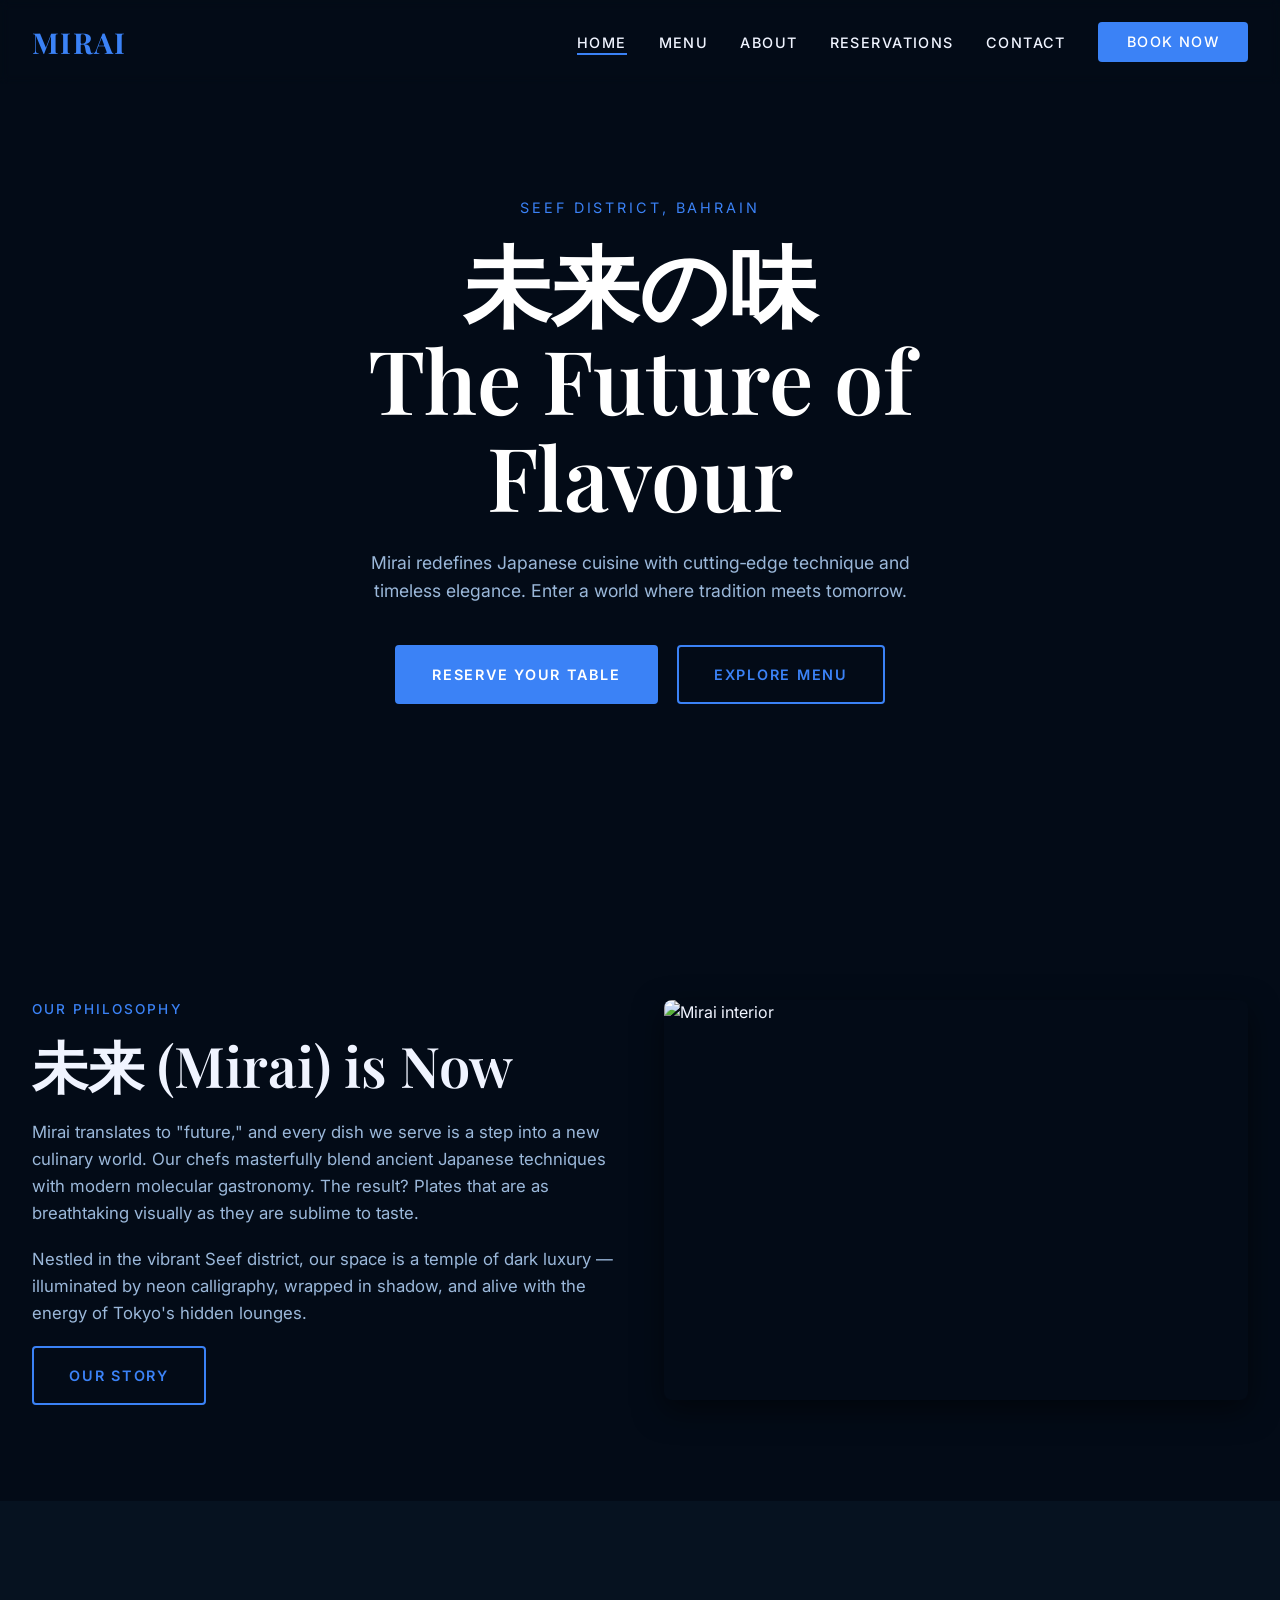
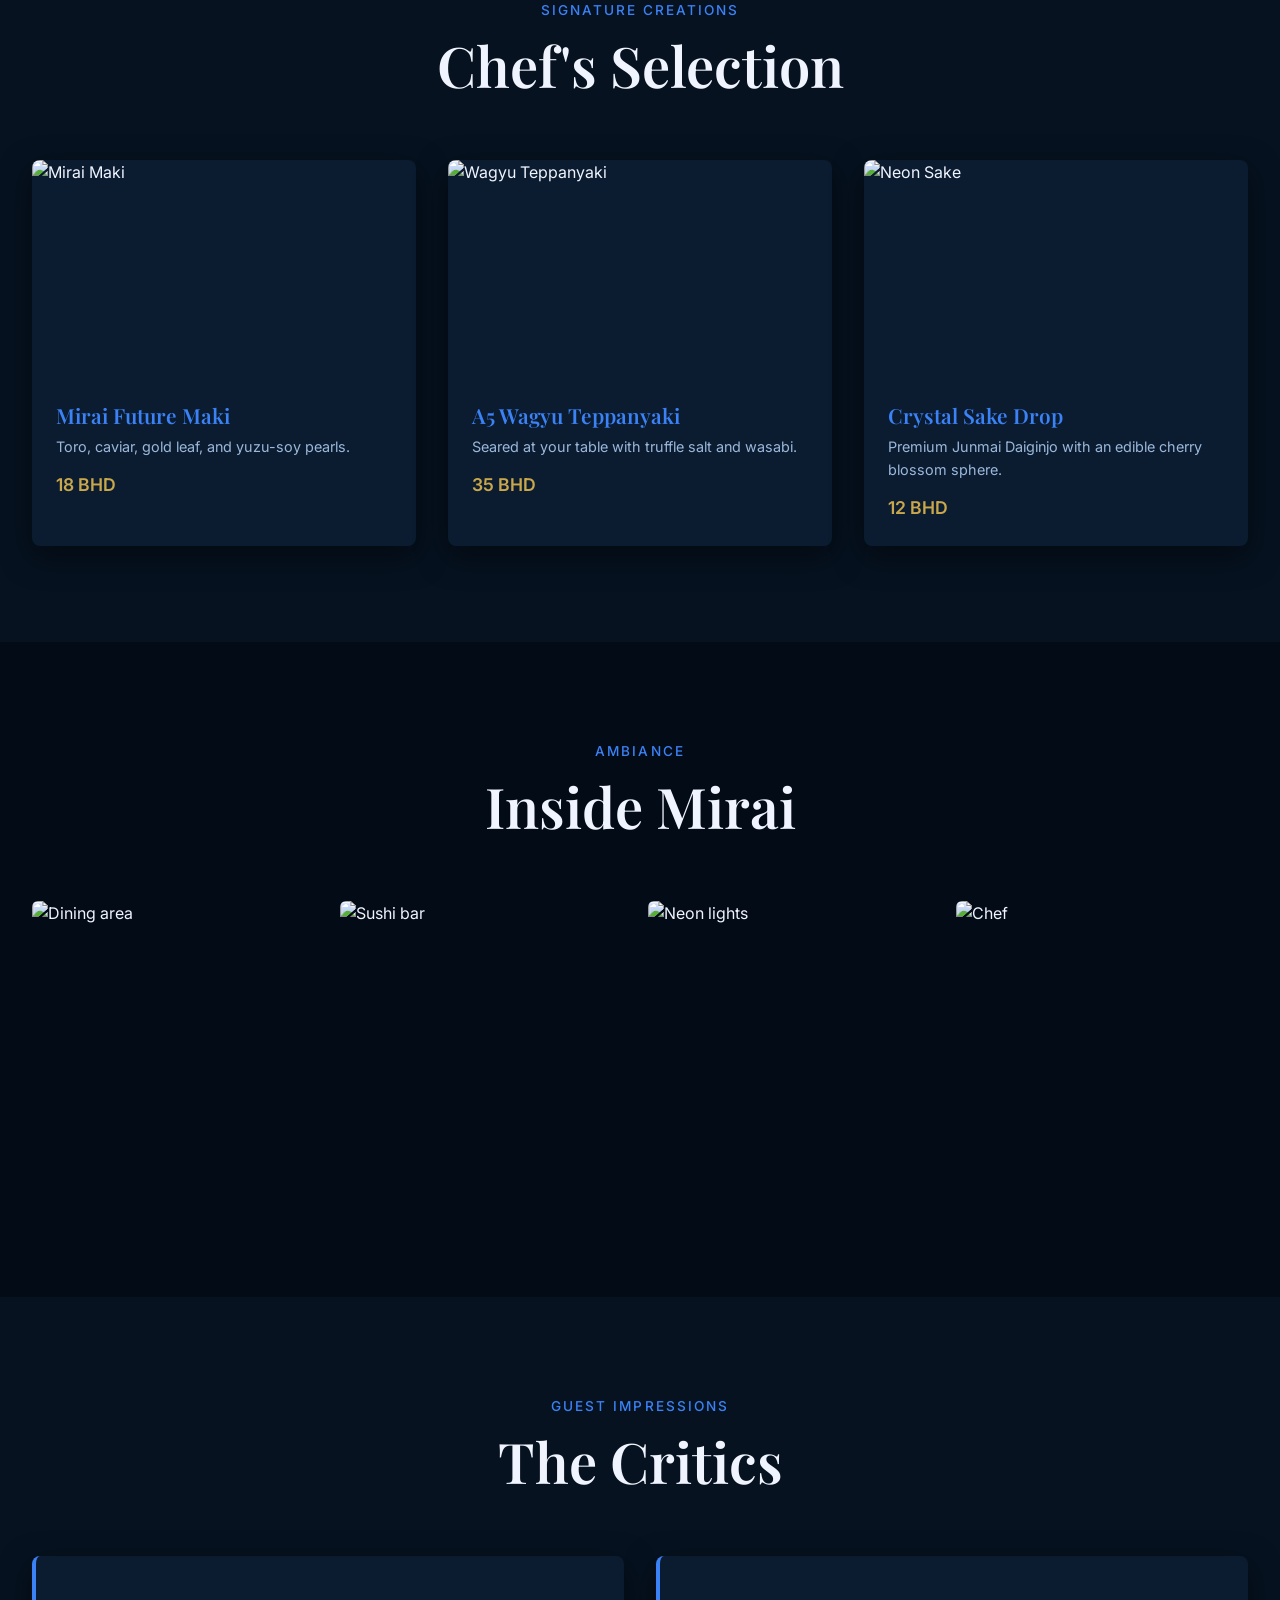
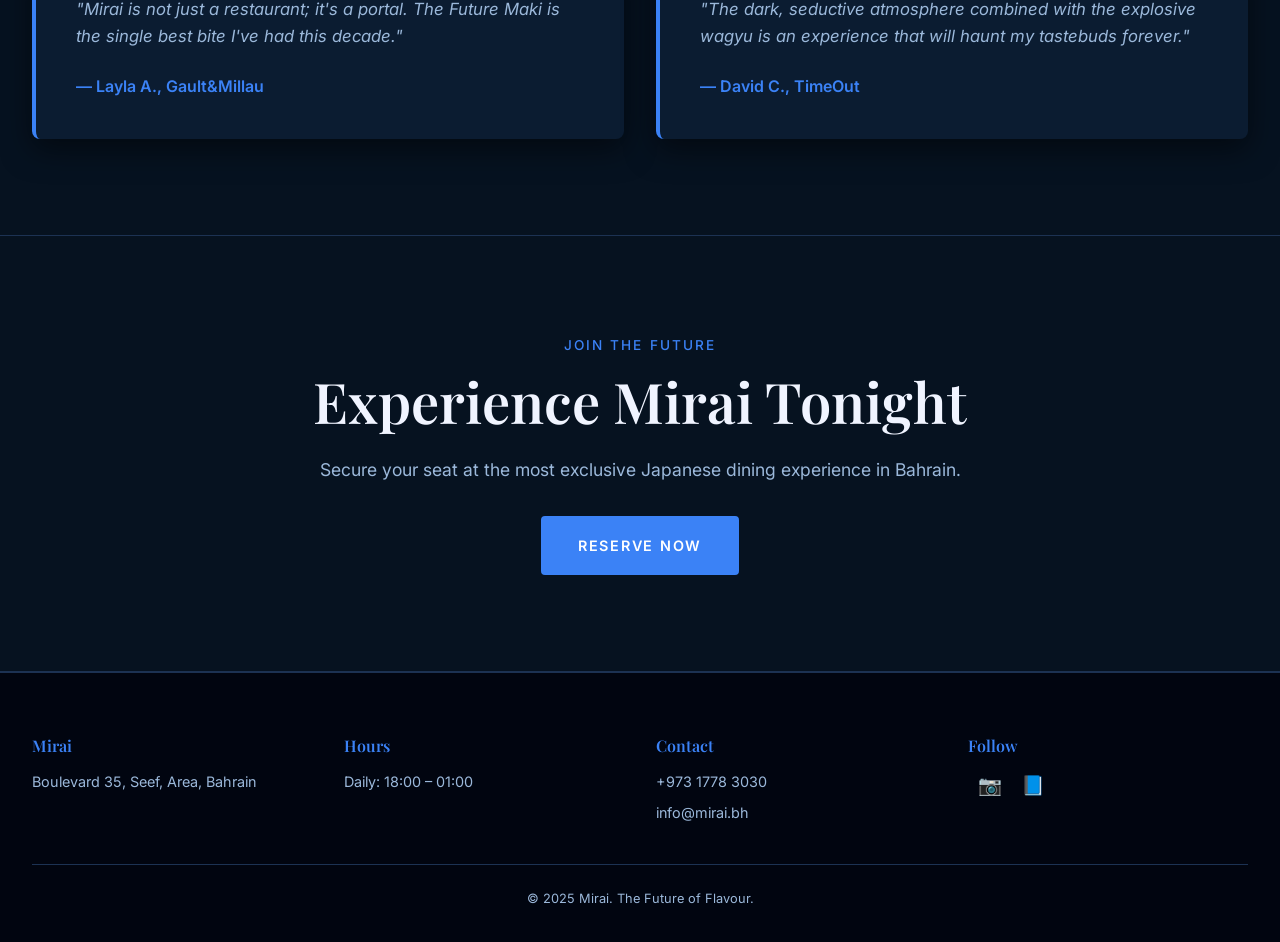
==== index.html @ d5ac8f97 "Create index.html" ====
<!DOCTYPE html>
<html lang="en">
<head>
  <meta charset="UTF-8">
  <meta name="viewport" content="width=device-width, initial-scale=1.0">
  <title>Mirai Japanese Restaurant | Bahrain</title>
  <link rel="stylesheet" href="style.css">
  <script src="https://cdnjs.cloudflare.com/ajax/libs/three.js/r128/three.min.js" defer></script>
</head>
<body>
  <div id="loader"><div class="spinner"></div></div>
  
  <nav class="navbar">
    <a href="index.html" class="logo">MIRAI</a>
    <ul class="nav-links">
      <li><a href="index.html" class="active">Home</a></li>
      <li><a href="menu.html">Menu</a></li>
      <li><a href="about.html">About</a></li>
      <li><a href="reservation.html">Reservations</a></li>
      <li><a href="contact.html">Contact</a></li>
      <li><a href="reservation.html" class="nav-cta">Book Now</a></li>
    </ul>
    <button class="hamburger" aria-label="Menu"><span></span><span></span><span></span></button>
  </nav>

  <section class="hero">
    <canvas id="hero-canvas"></canvas>
    <div class="hero-overlay"></div>
    <div class="hero-content">
      <p class="hero-label">Seef District, Bahrain</p>
      <h1 class="hero-title">未来の味<br>The Future of Flavour</h1>
      <p class="hero-subtitle">Mirai redefines Japanese cuisine with cutting‑edge technique and timeless elegance. Enter a world where tradition meets tomorrow.</p>
      <div class="hero-buttons">
        <a href="reservation.html" class="btn btn-primary">Reserve Your Table</a>
        <a href="menu.html" class="btn btn-outline">Explore Menu</a>
      </div>
    </div>
  </section>

  <section class="section about-teaser">
    <div class="container">
      <div class="about-grid reveal">
        <div class="about-text">
          <span class="section-label">Our Philosophy</span>
          <h2>未来 (Mirai) is Now</h2>
          <p>Mirai translates to "future," and every dish we serve is a step into a new culinary world. Our chefs masterfully blend ancient Japanese techniques with modern molecular gastronomy. The result? Plates that are as breathtaking visually as they are sublime to taste.</p>
          <p>Nestled in the vibrant Seef district, our space is a temple of dark luxury — illuminated by neon calligraphy, wrapped in shadow, and alive with the energy of Tokyo's hidden lounges.</p>
          <a href="about.html" class="btn btn-outline">Our Story</a>
        </div>
        <div class="about-image">
          <img src="https://images.unsplash.com/photo-1553621042-f6e147245754?w=800&q=80" alt="Mirai interior">
        </div>
      </div>
    </div>
  </section>

  <section class="section" style="background: var(--bg-secondary);">
    <div class="container">
      <div class="section-header reveal"><span class="section-label">Signature Creations</span><h2>Chef's Selection</h2></div>
      <div class="menu-grid">
        <div class="menu-card reveal">
          <img src="https://images.unsplash.com/photo-1579584425555-c3ce17fd4351?w=600&q=80" alt="Mirai Maki">
          <div class="menu-card-content"><h4>Mirai Future Maki</h4><p>Toro, caviar, gold leaf, and yuzu-soy pearls.</p><span class="price">18 BHD</span></div>
        </div>
        <div class="menu-card reveal">
          <img src="https://images.unsplash.com/photo-1540648044-f01d4b2427c2?w=600&q=80" alt="Wagyu Teppanyaki">
          <div class="menu-card-content"><h4>A5 Wagyu Teppanyaki</h4><p>Seared at your table with truffle salt and wasabi.</p><span class="price">35 BHD</span></div>
        </div>
        <div class="menu-card reveal">
          <img src="https://images.unsplash.com/photo-1470337458703-46ad1756a187?w=600&q=80" alt="Neon Sake">
          <div class="menu-card-content"><h4>Crystal Sake Drop</h4><p>Premium Junmai Daiginjo with an edible cherry blossom sphere.</p><span class="price">12 BHD</span></div>
        </div>
      </div>
    </div>
  </section>

  <section class="section">
    <div class="container">
      <div class="section-header reveal"><span class="section-label">Ambiance</span><h2>Inside Mirai</h2></div>
      <div class="gallery-grid">
        <img class="reveal" src="https://images.unsplash.com/photo-1517248135467-4c7edcad34c4?w=600&q=80" alt="Dining area">
        <img class="reveal" src="https://images.unsplash.com/photo-1559339352-11d035aa65de?w=600&q=80" alt="Sushi bar">
        <img class="reveal" src="https://images.unsplash.com/photo-1572116469696-31de0f17cc34?w=600&q=80" alt="Neon lights">
        <img class="reveal" src="https://images.unsplash.com/photo-1424847651672-bf20a4b0982b?w=600&q=80" alt="Chef">
      </div>
    </div>
  </section>

  <section class="section" style="background: var(--bg-secondary);">
    <div class="container">
      <div class="section-header reveal"><span class="section-label">Guest Impressions</span><h2>The Critics</h2></div>
      <div class="testimonial-cards">
        <div class="testimonial-card reveal"><p class="quote">"Mirai is not just a restaurant; it's a portal. The Future Maki is the single best bite I've had this decade."</p><p class="author">— Layla A., Gault&Millau</p></div>
        <div class="testimonial-card reveal"><p class="quote">"The dark, seductive atmosphere combined with the explosive wagyu is an experience that will haunt my tastebuds forever."</p><p class="author">— David C., TimeOut</p></div>
      </div>
    </div>
  </section>

  <section class="section reservation-cta">
    <div class="container reveal">
      <span class="section-label">Join the Future</span>
      <h2>Experience Mirai Tonight</h2>
      <p>Secure your seat at the most exclusive Japanese dining experience in Bahrain.</p>
      <a href="reservation.html" class="btn btn-primary">Reserve Now</a>
    </div>
  </section>

  <footer class="footer">
    <div class="footer-grid">
      <div class="footer-col"><h4>Mirai</h4><p>Boulevard 35, Seef, Area, Bahrain</p></div>
      <div class="footer-col"><h4>Hours</h4><p>Daily: 18:00 – 01:00</p></div>
      <div class="footer-col"><h4>Contact</h4><p><a href="https://wa.me/97317783030" target="_blank">+973 1778 3030</a></p><p>info@mirai.bh</p></div>
      <div class="footer-col"><h4>Follow</h4><div class="social-links"><a href="#" aria-label="Instagram">📷</a><a href="#" aria-label="Facebook">📘</a></div></div>
    </div>
    <div class="footer-bottom"><p>&copy; 2025 <span class="accent">Mirai</span>. The Future of Flavour.</p></div>
  </footer>

  <script src="script.js" defer></script>
</body>
  </html>
---- style.css ----
/* ================================================
   MIRAI – FUTURE JAPANESE DINING
   Dark Navy, Flowing Particles, Cinematic Elegance
   ================================================ */
@import url('https://fonts.googleapis.com/css2?family=Playfair+Display:wght@400;500;600;700&family=Cormorant+Garamond:wght@300;400;500;600&family=Inter:wght@300;400;500;600&display=swap');

:root {
  --font-heading: 'Playfair Display', serif;
  --font-sub: 'Cormorant Garamond', serif;
  --font-body: 'Inter', sans-serif;

  --bg-primary: #030b17;       /* void navy */
  --bg-secondary: #061220;     /* deep tide */
  --bg-card: #0b1c31;          /* wave surface */
  --text-primary: #f0f4ff;
  --text-secondary: #9bb8da;
  --accent: #3b82f6;           /* electric blue */
  --accent-hover: #2563eb;
  --gold: #c9a84c;             /* luxury contrast */
  --border: #1c3253;
  --overlay: rgba(3, 11, 23, 0.75);

  --max-width: 1280px;
  --gap: clamp(1.5rem, 4vw, 3rem);
  --transition: 0.3s ease;
  --shadow: 0 10px 30px rgba(0,0,0,0.5);
}

* { margin: 0; padding: 0; box-sizing: border-box; }

html { scroll-behavior: smooth; font-size: 100%; }

body {
  font-family: var(--font-body);
  background: var(--bg-primary);
  color: var(--text-primary);
  line-height: 1.6;
  overflow-x: hidden;
  -webkit-font-smoothing: antialiased;
}

img { max-width: 100%; height: auto; display: block; }
a { text-decoration: none; color: inherit; transition: color var(--transition); }
ul { list-style: none; }

/* Loader */
#loader { position: fixed; top: 0; left: 0; width: 100%; height: 100%; background: var(--bg-primary); display: flex; align-items: center; justify-content: center; z-index: 9999; transition: opacity 0.5s ease, visibility 0.5s ease; }
#loader.hidden { opacity: 0; visibility: hidden; }
.spinner { width: 50px; height: 50px; border: 3px solid var(--border); border-top-color: var(--accent); border-radius: 50%; animation: spin 0.8s linear infinite; }
@keyframes spin { to { transform: rotate(360deg); } }

/* Typography */
h1, h2, h3, h4 { font-family: var(--font-heading); line-height: 1.1; font-weight: 600; }
h1 { font-size: clamp(3rem, 8vw, 5.5rem); }
h2 { font-size: clamp(2.2rem, 5vw, 3.5rem); margin-bottom: 1.5rem; }
h3 { font-size: clamp(1.2rem, 2.5vw, 1.8rem); font-weight: 500; }
.section-label { text-transform: uppercase; letter-spacing: 0.15em; font-size: 0.85rem; color: var(--accent); font-weight: 500; margin-bottom: 0.8rem; display: inline-block; }

/* Navbar */
.navbar { position: fixed; top: 0; left: 0; width: 100%; z-index: 1000; padding: 1.2rem 2rem; display: flex; align-items: center; justify-content: space-between; background: transparent; transition: background var(--transition), padding var(--transition); backdrop-filter: blur(5px); }
.navbar.scrolled { background: rgba(3, 11, 23, 0.95); padding: 0.8rem 2rem; box-shadow: 0 2px 20px rgba(0,0,0,0.6); }
.logo { font-family: var(--font-heading); font-size: 1.8rem; font-weight: 700; color: var(--accent); letter-spacing: 0.05em; }
.nav-links { display: flex; gap: 2rem; align-items: center; }
.nav-links a { font-size: 0.9rem; text-transform: uppercase; letter-spacing: 0.1em; font-weight: 500; position: relative; padding: 0.3rem 0; }
.nav-links a::after { content: ''; position: absolute; bottom: 0; left: 0; width: 0; height: 2px; background: var(--accent); transition: width var(--transition); }
.nav-links a:hover::after, .nav-links a.active::after { width: 100%; }
.nav-cta { background: var(--accent); color: #fff !important; padding: 0.7rem 1.8rem !important; border-radius: 4px; font-weight: 600; transition: background var(--transition); }
.nav-cta:hover { background: var(--accent-hover); }
.hamburger { display: none; flex-direction: column; gap: 5px; background: none; border: none; cursor: pointer; }
.hamburger span { width: 28px; height: 2px; background: var(--text-primary); transition: all var(--transition); }

/* Buttons */
.btn { display: inline-block; padding: 1rem 2.2rem; font-family: var(--font-body); font-size: 0.9rem; font-weight: 600; text-transform: uppercase; letter-spacing: 0.12em; border-radius: 4px; transition: all var(--transition); cursor: pointer; border: 2px solid transparent; }
.btn-primary { background: var(--accent); color: #fff; border-color: var(--accent); }
.btn-primary:hover { background: var(--accent-hover); border-color: var(--accent-hover); }
.btn-outline { background: transparent; border-color: var(--accent); color: var(--accent); }
.btn-outline:hover { background: var(--accent); color: #fff; }

/* Reveal */
.reveal { opacity: 0; transform: translateY(40px); transition: opacity 0.8s ease, transform 0.8s ease; }
.reveal.visible { opacity: 1; transform: translateY(0); }

/* Hero 3D Canvas */
.hero { height: 100vh; min-height: 650px; position: relative; display: flex; align-items: center; justify-content: center; text-align: center; overflow: hidden; background: var(--bg-primary); }
#hero-canvas { position: absolute; top: 0; left: 0; width: 100%; height: 100%; display: block; z-index: 0; }
.hero-overlay { position: absolute; top: 0; left: 0; width: 100%; height: 100%; background: linear-gradient(to bottom, rgba(3,11,23,0.5), rgba(3,11,23,0.9)); z-index: 1; }
.hero-content { position: relative; z-index: 2; max-width: 900px; padding: 0 2rem; }
.hero-label { text-transform: uppercase; letter-spacing: 0.2em; font-size: 0.9rem; color: var(--accent); margin-bottom: 1rem; }
.hero-title { color: #fff; margin-bottom: 1.5rem; }
.hero-subtitle { font-size: 1.1rem; max-width: 600px; margin: 0 auto 2.5rem; color: var(--text-secondary); }
.hero-buttons { display: flex; gap: 1.2rem; justify-content: center; flex-wrap: wrap; }

/* Sections */
.section { padding: 6rem 2rem; }
.container { max-width: var(--max-width); margin: 0 auto; }
.section-header { text-align: center; margin-bottom: 4rem; }

.about-grid { display: grid; grid-template-columns: 1fr 1fr; gap: var(--gap); align-items: center; }
.about-text p { color: var(--text-secondary); margin-bottom: 1.2rem; font-size: 1.05rem; }
.about-image img { border-radius: 8px; box-shadow: var(--shadow); width: 100%; height: 100%; min-height: 400px; object-fit: cover; }

.menu-grid { display: grid; grid-template-columns: repeat(auto-fit, minmax(280px, 1fr)); gap: 2rem; }
.menu-card { background: var(--bg-card); border-radius: 8px; overflow: hidden; box-shadow: var(--shadow); transition: transform var(--transition); }
.menu-card:hover { transform: translateY(-8px); }
.menu-card img { width: 100%; height: 220px; object-fit: cover; }
.menu-card-content { padding: 1.5rem; }
.menu-card h4 { font-family: var(--font-heading); font-size: 1.3rem; margin-bottom: 0.5rem; color: var(--accent); }
.menu-card p { color: var(--text-secondary); font-size: 0.9rem; margin-bottom: 0.8rem; }
.price { color: var(--gold); font-weight: 600; font-size: 1.1rem; }

.gallery-grid { display: grid; grid-template-columns: repeat(auto-fit, minmax(250px, 1fr)); gap: 1rem; }
.gallery-grid img { width: 100%; height: 300px; object-fit: cover; border-radius: 6px; transition: transform var(--transition); }
.gallery-grid img:hover { transform: scale(1.03); }

.testimonial-cards { display: grid; grid-template-columns: repeat(auto-fit, minmax(300px, 1fr)); gap: 2rem; }
.testimonial-card { background: var(--bg-card); padding: 2.5rem; border-radius: 8px; box-shadow: var(--shadow); border-left: 4px solid var(--accent); }
.testimonial-card .quote { font-style: italic; color: var(--text-secondary); margin-bottom: 1.5rem; font-size: 1.05rem; }
.testimonial-card .author { font-weight: 600; color: var(--accent); font-style: normal; }

.reservation-cta { text-align: center; background: var(--bg-secondary); border-top: 1px solid var(--border); border-bottom: 1px solid var(--border); }
.reservation-cta p { max-width: 700px; margin: 0 auto 2rem; color: var(--text-secondary); font-size: 1.1rem; }

.footer { background: #010510; padding: 4rem 2rem 2rem; border-top: 1px solid var(--border); }
.footer-grid { display: flex; justify-content: space-between; flex-wrap: wrap; gap: 2rem; max-width: var(--max-width); margin: 0 auto 2rem; text-align: left; }
.footer-col { flex: 1; min-width: 200px; }
.footer-col h4 { color: var(--accent); margin-bottom: 1rem; font-family: var(--font-heading); }
.footer-col p, .footer-col a { color: var(--text-secondary); font-size: 0.9rem; display: block; margin-bottom: 0.5rem; }
.footer-col a:hover { color: var(--accent); }
.social-links a { display: inline-block; margin: 0 0.6rem; font-size: 1.2rem; }
.footer-bottom { color: var(--text-secondary); font-size: 0.8rem; border-top: 1px solid var(--border); padding-top: 1.5rem; margin-top: 2rem; text-align: center; }

/* Inner Pages */
.page-hero { height: 50vh; min-height: 350px; background-size: cover; background-position: center; position: relative; display: flex; align-items: center; justify-content: center; text-align: center; }
.page-hero::before { content: ''; position: absolute; top: 0; left: 0; width: 100%; height: 100%; background: rgba(3,11,23,0.75); }
.page-hero-content { position: relative; z-index: 2; }
.breadcrumb { color: var(--accent); font-size: 0.9rem; text-transform: uppercase; letter-spacing: 0.1em; margin-top: 1rem; }
.breadcrumb a { color: var(--accent); }
.breadcrumb span { color: var(--text-secondary); }

/* Form */
.reservation-layout { display: grid; grid-template-columns: 1fr 1fr; gap: 3rem; }
.form-group { margin-bottom: 1.5rem; }
.form-group label { display: block; font-weight: 600; font-size: 0.9rem; margin-bottom: 0.4rem; color: var(--text-primary); }
.reservation-form input, .reservation-form textarea, .reservation-form select { width: 100%; padding: 1rem; background: var(--bg-card); border: 1px solid var(--border); color: var(--text-primary); font-family: var(--font-body); font-size: 1rem; border-radius: 4px; }
.reservation-form input:focus, .reservation-form textarea:focus, .reservation-form select:focus { border-color: var(--accent); outline: none; }
.reservation-form button { width: 100%; margin-top: 0.5rem; }
.confirmation-msg { display: none; background: var(--bg-card); padding: 3rem; text-align: center; border-radius: 8px; border: 2px solid var(--accent); }

/* Responsive */
@media (max-width: 768px) {
  .hamburger { display: flex; z-index: 1001; }
  .nav-links { position: fixed; top: 0; right: -100%; width: 75%; height: 100vh; background: var(--bg-primary); flex-direction: column; justify-content: center; padding: 2rem; transition: right 0.4s ease; }
  .nav-links.active { right: 0; }
  .about-grid, .reservation-layout, .contact-grid { grid-template-columns: 1fr; }
  #hero-canvas { display: none; }
  .hero { background: url('https://images.unsplash.com/photo-1553621042-f6e147245754?w=1600&q=80') center/cover no-repeat; }
         }
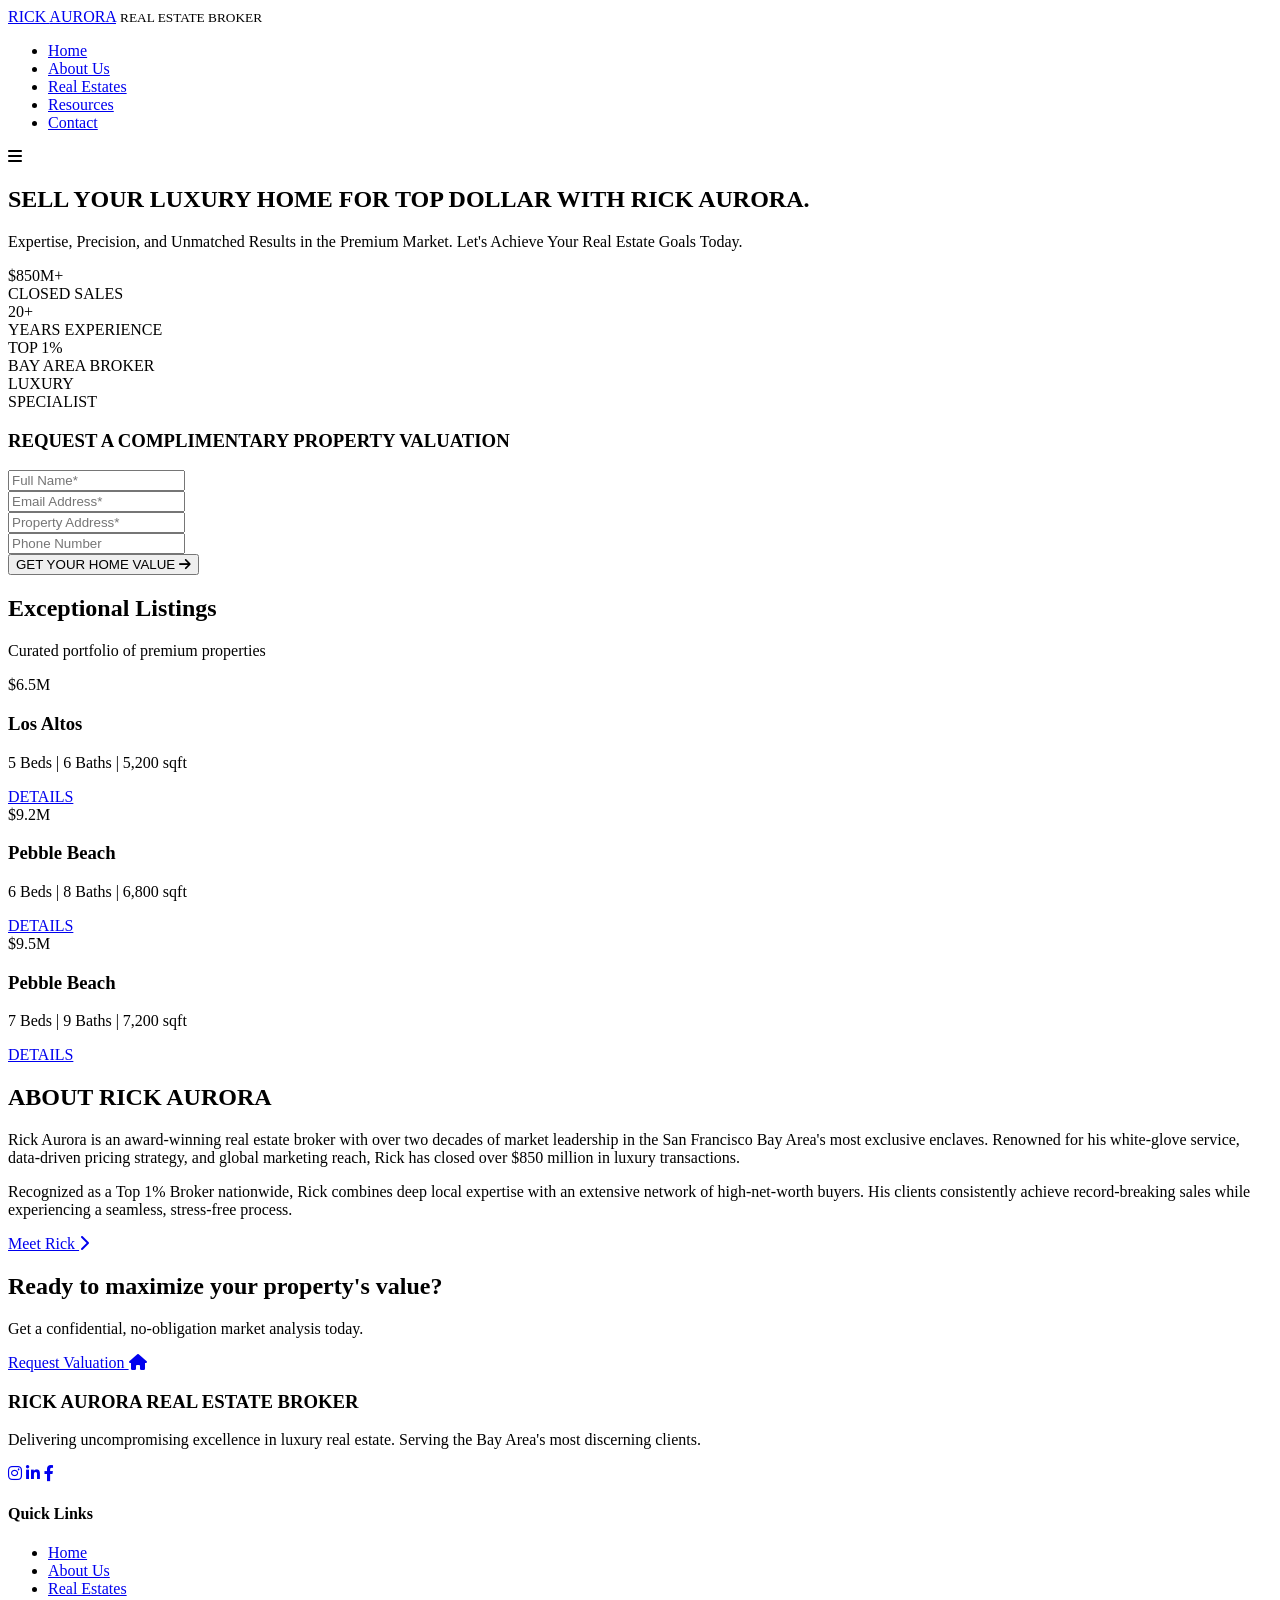
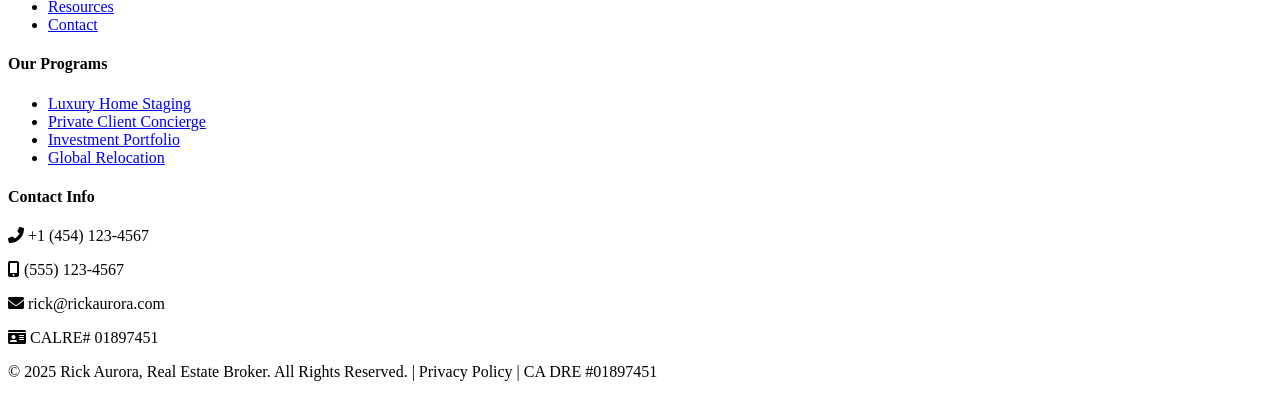
==== commit 0f42dfb7: "Add initial index.html for luxury real estate site Initial commit of the index.html file for the lux" ====
--- a/index.html
+++ b/index.html
@@ -1,120 +1,196 @@
 <!DOCTYPE html>
 <html lang="en">
 <head>
-  <meta charset="UTF-8">
-  <meta name="viewport" content="width=device-width, initial-scale=1.0">
-  <title>Mirai Japanese Restaurant | Bahrain</title>
-  <link rel="stylesheet" href="style.css">
-  <script src="https://cdnjs.cloudflare.com/ajax/libs/three.js/r128/three.min.js" defer></script>
+    <meta charset="UTF-8">
+    <meta name="viewport" content="width=device-width, initial-scale=1.0, viewport-fit=cover">
+    <title>Rick Aurora | Luxury Real Estate Broker</title>
+    <link rel="preconnect" href="https://fonts.googleapis.com">
+    <link rel="preconnect" href="https://fonts.gstatic.com" crossorigin>
+    <link href="https://fonts.googleapis.com/css2?family=Inter:opsz,wght@14..32,300;14..32,400;14..32,500;14..32,600;14..32,700;14..32,800&family=Playfair+Display:ital,wght@0,400;0,500;0,600;0,700;1,400&display=swap" rel="stylesheet">
+    <link rel="stylesheet" href="https://cdnjs.cloudflare.com/ajax/libs/font-awesome/6.0.0-beta3/css/all.min.css">
+    <link rel="stylesheet" href="style.css">
 </head>
 <body>
-  <div id="loader"><div class="spinner"></div></div>
-  
-  <nav class="navbar">
-    <a href="index.html" class="logo">MIRAI</a>
-    <ul class="nav-links">
-      <li><a href="index.html" class="active">Home</a></li>
-      <li><a href="menu.html">Menu</a></li>
-      <li><a href="about.html">About</a></li>
-      <li><a href="reservation.html">Reservations</a></li>
-      <li><a href="contact.html">Contact</a></li>
-      <li><a href="reservation.html" class="nav-cta">Book Now</a></li>
-    </ul>
-    <button class="hamburger" aria-label="Menu"><span></span><span></span><span></span></button>
-  </nav>
 
-  <section class="hero">
-    <canvas id="hero-canvas"></canvas>
-    <div class="hero-overlay"></div>
-    <div class="hero-content">
-      <p class="hero-label">Seef District, Bahrain</p>
-      <h1 class="hero-title">未来の味<br>The Future of Flavour</h1>
-      <p class="hero-subtitle">Mirai redefines Japanese cuisine with cutting‑edge technique and timeless elegance. Enter a world where tradition meets tomorrow.</p>
-      <div class="hero-buttons">
-        <a href="reservation.html" class="btn btn-primary">Reserve Your Table</a>
-        <a href="menu.html" class="btn btn-outline">Explore Menu</a>
-      </div>
-    </div>
-  </section>
+    <!-- Navigation -->
+    <header class="luxury-header">
+        <div class="container nav-container">
+            <div class="logo">
+                <a href="index.html">RICK <span>AURORA</span></a>
+                <small class="tagline">REAL ESTATE BROKER</small>
+            </div>
+            <nav class="main-nav">
+                <ul class="nav-links" id="navLinks">
+                    <li><a href="index.html" class="active">Home</a></li>
+                    <li><a href="about.html">About Us</a></li>
+                    <li><a href="properties.html">Real Estates</a></li>
+                    <li><a href="resources.html">Resources</a></li>
+                    <li><a href="contact.html">Contact</a></li>
+                </ul>
+                <div class="hamburger" id="hamburger">
+                    <i class="fas fa-bars"></i>
+                </div>
+            </nav>
+        </div>
+    </header>
 
-  <section class="section about-teaser">
-    <div class="container">
-      <div class="about-grid reveal">
-        <div class="about-text">
-          <span class="section-label">Our Philosophy</span>
-          <h2>未来 (Mirai) is Now</h2>
-          <p>Mirai translates to "future," and every dish we serve is a step into a new culinary world. Our chefs masterfully blend ancient Japanese techniques with modern molecular gastronomy. The result? Plates that are as breathtaking visually as they are sublime to taste.</p>
-          <p>Nestled in the vibrant Seef district, our space is a temple of dark luxury — illuminated by neon calligraphy, wrapped in shadow, and alive with the energy of Tokyo's hidden lounges.</p>
-          <a href="about.html" class="btn btn-outline">Our Story</a>
+    <main>
+        <!-- Hero Section -->
+        <section class="hero">
+            <div class="container hero-grid">
+                <div class="hero-content">
+                    <h1>SELL YOUR LUXURY HOME FOR <span class="gold-text">TOP DOLLAR</span> WITH RICK AURORA.</h1>
+                    <p class="hero-subtitle">Expertise, Precision, and Unmatched Results in the Premium Market. Let's Achieve Your Real Estate Goals Today.</p>
+                    <div class="stats-row">
+                        <div class="stat">
+                            <div class="stat-number">$850M+</div>
+                            <div class="stat-label">CLOSED SALES</div>
+                        </div>
+                        <div class="stat">
+                            <div class="stat-number">20+</div>
+                            <div class="stat-label">YEARS EXPERIENCE</div>
+                        </div>
+                        <div class="stat">
+                            <div class="stat-number">TOP 1%</div>
+                            <div class="stat-label">BAY AREA BROKER</div>
+                        </div>
+                        <div class="stat">
+                            <div class="stat-number">LUXURY</div>
+                            <div class="stat-label">SPECIALIST</div>
+                        </div>
+                    </div>
+                </div>
+                <div class="hero-form">
+                    <div class="valuation-card">
+                        <h3>REQUEST A COMPLIMENTARY PROPERTY VALUATION</h3>
+                        <form id="valuationForm">
+                            <div class="form-group">
+                                <input type="text" placeholder="Full Name*" required>
+                            </div>
+                            <div class="form-group">
+                                <input type="email" placeholder="Email Address*" required>
+                            </div>
+                            <div class="form-group">
+                                <input type="text" placeholder="Property Address*" required>
+                            </div>
+                            <div class="form-group">
+                                <input type="tel" placeholder="Phone Number">
+                            </div>
+                            <button type="submit" class="btn-gold">GET YOUR HOME VALUE <i class="fas fa-arrow-right"></i></button>
+                        </form>
+                    </div>
+                </div>
+            </div>
+        </section>
+
+        <!-- Featured Properties -->
+        <section class="featured-properties">
+            <div class="container">
+                <div class="section-header">
+                    <h2>Exceptional Listings</h2>
+                    <p>Curated portfolio of premium properties</p>
+                </div>
+                <div class="property-grid">
+                    <div class="property-card">
+                        <div class="property-image" style="background-image: url('https://images.unsplash.com/photo-1600607687939-ce8a6c25118c?w=800&auto=format');"></div>
+                        <div class="property-details">
+                            <span class="price">$6.5M</span>
+                            <h3>Los Altos</h3>
+                            <p>5 Beds | 6 Baths | 5,200 sqft</p>
+                            <a href="properties.html" class="btn-outline-dark">DETAILS</a>
+                        </div>
+                    </div>
+                    <div class="property-card">
+                        <div class="property-image" style="background-image: url('https://images.unsplash.com/photo-1613490493576-7fde63acd811?w=800&auto=format');"></div>
+                        <div class="property-details">
+                            <span class="price">$9.2M</span>
+                            <h3>Pebble Beach</h3>
+                            <p>6 Beds | 8 Baths | 6,800 sqft</p>
+                            <a href="properties.html" class="btn-outline-dark">DETAILS</a>
+                        </div>
+                    </div>
+                    <div class="property-card">
+                        <div class="property-image" style="background-image: url('https://images.unsplash.com/photo-1613977257363-707ba9348227?w=800&auto=format');"></div>
+                        <div class="property-details">
+                            <span class="price">$9.5M</span>
+                            <h3>Pebble Beach</h3>
+                            <p>7 Beds | 9 Baths | 7,200 sqft</p>
+                            <a href="properties.html" class="btn-outline-dark">DETAILS</a>
+                        </div>
+                    </div>
+                </div>
+            </div>
+        </section>
+
+        <!-- About Rick Aurora (preview) -->
+        <section class="about-preview">
+            <div class="container about-grid">
+                <div class="about-img">
+                    <div class="img-placeholder" style="background-image: url('https://images.unsplash.com/photo-1560250097-0b93528c311a?w=600&auto=format');"></div>
+                </div>
+                <div class="about-text">
+                    <h2>ABOUT RICK AURORA</h2>
+                    <p>Rick Aurora is an award-winning real estate broker with over two decades of market leadership in the San Francisco Bay Area's most exclusive enclaves. Renowned for his white-glove service, data-driven pricing strategy, and global marketing reach, Rick has closed over $850 million in luxury transactions.</p>
+                    <p>Recognized as a Top 1% Broker nationwide, Rick combines deep local expertise with an extensive network of high-net-worth buyers. His clients consistently achieve record-breaking sales while experiencing a seamless, stress-free process.</p>
+                    <a href="about.html" class="btn-gold-outline">Meet Rick <i class="fas fa-chevron-right"></i></a>
+                </div>
+            </div>
+        </section>
+
+        <!-- CTA -->
+        <section class="cta-section">
+            <div class="container">
+                <h2>Ready to maximize your property's value?</h2>
+                <p>Get a confidential, no-obligation market analysis today.</p>
+                <a href="contact.html" class="btn-gold-large">Request Valuation <i class="fas fa-home"></i></a>
+            </div>
+        </section>
+    </main>
+
+    <!-- Footer -->
+    <footer class="luxury-footer">
+        <div class="container footer-grid">
+            <div class="footer-col">
+                <h3>RICK AURORA <span>REAL ESTATE BROKER</span></h3>
+                <p>Delivering uncompromising excellence in luxury real estate. Serving the Bay Area's most discerning clients.</p>
+                <div class="social-links">
+                    <a href="#"><i class="fab fa-instagram"></i></a>
+                    <a href="#"><i class="fab fa-linkedin-in"></i></a>
+                    <a href="#"><i class="fab fa-facebook-f"></i></a>
+                </div>
+            </div>
+            <div class="footer-col">
+                <h4>Quick Links</h4>
+                <ul>
+                    <li><a href="index.html">Home</a></li>
+                    <li><a href="about.html">About Us</a></li>
+                    <li><a href="properties.html">Real Estates</a></li>
+                    <li><a href="resources.html">Resources</a></li>
+                    <li><a href="contact.html">Contact</a></li>
+                </ul>
+            </div>
+            <div class="footer-col">
+                <h4>Our Programs</h4>
+                <ul>
+                    <li><a href="#">Luxury Home Staging</a></li>
+                    <li><a href="#">Private Client Concierge</a></li>
+                    <li><a href="#">Investment Portfolio</a></li>
+                    <li><a href="#">Global Relocation</a></li>
+                </ul>
+            </div>
+            <div class="footer-col">
+                <h4>Contact Info</h4>
+                <p><i class="fas fa-phone-alt"></i> +1 (454) 123-4567</p>
+                <p><i class="fas fa-mobile-alt"></i> (555) 123-4567</p>
+                <p><i class="fas fa-envelope"></i> rick@rickaurora.com</p>
+                <p><i class="fas fa-id-card"></i> CALRE# 01897451</p>
+            </div>
         </div>
-        <div class="about-image">
-          <img src="https://images.unsplash.com/photo-1553621042-f6e147245754?w=800&q=80" alt="Mirai interior">
+        <div class="footer-bottom">
+            <p>&copy; 2025 Rick Aurora, Real Estate Broker. All Rights Reserved. | Privacy Policy | CA DRE #01897451</p>
         </div>
-      </div>
-    </div>
-  </section>
+    </footer>
 
-  <section class="section" style="background: var(--bg-secondary);">
-    <div class="container">
-      <div class="section-header reveal"><span class="section-label">Signature Creations</span><h2>Chef's Selection</h2></div>
-      <div class="menu-grid">
-        <div class="menu-card reveal">
-          <img src="https://images.unsplash.com/photo-1579584425555-c3ce17fd4351?w=600&q=80" alt="Mirai Maki">
-          <div class="menu-card-content"><h4>Mirai Future Maki</h4><p>Toro, caviar, gold leaf, and yuzu-soy pearls.</p><span class="price">18 BHD</span></div>
-        </div>
-        <div class="menu-card reveal">
-          <img src="https://images.unsplash.com/photo-1540648044-f01d4b2427c2?w=600&q=80" alt="Wagyu Teppanyaki">
-          <div class="menu-card-content"><h4>A5 Wagyu Teppanyaki</h4><p>Seared at your table with truffle salt and wasabi.</p><span class="price">35 BHD</span></div>
-        </div>
-        <div class="menu-card reveal">
-          <img src="https://images.unsplash.com/photo-1470337458703-46ad1756a187?w=600&q=80" alt="Neon Sake">
-          <div class="menu-card-content"><h4>Crystal Sake Drop</h4><p>Premium Junmai Daiginjo with an edible cherry blossom sphere.</p><span class="price">12 BHD</span></div>
-        </div>
-      </div>
-    </div>
-  </section>
-
-  <section class="section">
-    <div class="container">
-      <div class="section-header reveal"><span class="section-label">Ambiance</span><h2>Inside Mirai</h2></div>
-      <div class="gallery-grid">
-        <img class="reveal" src="https://images.unsplash.com/photo-1517248135467-4c7edcad34c4?w=600&q=80" alt="Dining area">
-        <img class="reveal" src="https://images.unsplash.com/photo-1559339352-11d035aa65de?w=600&q=80" alt="Sushi bar">
-        <img class="reveal" src="https://images.unsplash.com/photo-1572116469696-31de0f17cc34?w=600&q=80" alt="Neon lights">
-        <img class="reveal" src="https://images.unsplash.com/photo-1424847651672-bf20a4b0982b?w=600&q=80" alt="Chef">
-      </div>
-    </div>
-  </section>
-
-  <section class="section" style="background: var(--bg-secondary);">
-    <div class="container">
-      <div class="section-header reveal"><span class="section-label">Guest Impressions</span><h2>The Critics</h2></div>
-      <div class="testimonial-cards">
-        <div class="testimonial-card reveal"><p class="quote">"Mirai is not just a restaurant; it's a portal. The Future Maki is the single best bite I've had this decade."</p><p class="author">— Layla A., Gault&Millau</p></div>
-        <div class="testimonial-card reveal"><p class="quote">"The dark, seductive atmosphere combined with the explosive wagyu is an experience that will haunt my tastebuds forever."</p><p class="author">— David C., TimeOut</p></div>
-      </div>
-    </div>
-  </section>
-
-  <section class="section reservation-cta">
-    <div class="container reveal">
-      <span class="section-label">Join the Future</span>
-      <h2>Experience Mirai Tonight</h2>
-      <p>Secure your seat at the most exclusive Japanese dining experience in Bahrain.</p>
-      <a href="reservation.html" class="btn btn-primary">Reserve Now</a>
-    </div>
-  </section>
-
-  <footer class="footer">
-    <div class="footer-grid">
-      <div class="footer-col"><h4>Mirai</h4><p>Boulevard 35, Seef, Area, Bahrain</p></div>
-      <div class="footer-col"><h4>Hours</h4><p>Daily: 18:00 – 01:00</p></div>
-      <div class="footer-col"><h4>Contact</h4><p><a href="https://wa.me/97317783030" target="_blank">+973 1778 3030</a></p><p>info@mirai.bh</p></div>
-      <div class="footer-col"><h4>Follow</h4><div class="social-links"><a href="#" aria-label="Instagram">📷</a><a href="#" aria-label="Facebook">📘</a></div></div>
-    </div>
-    <div class="footer-bottom"><p>&copy; 2025 <span class="accent">Mirai</span>. The Future of Flavour.</p></div>
-  </footer>
-
-  <script src="script.js" defer></script>
+    <script src="script.js"></script>
 </body>
-  </html>
+</html>
